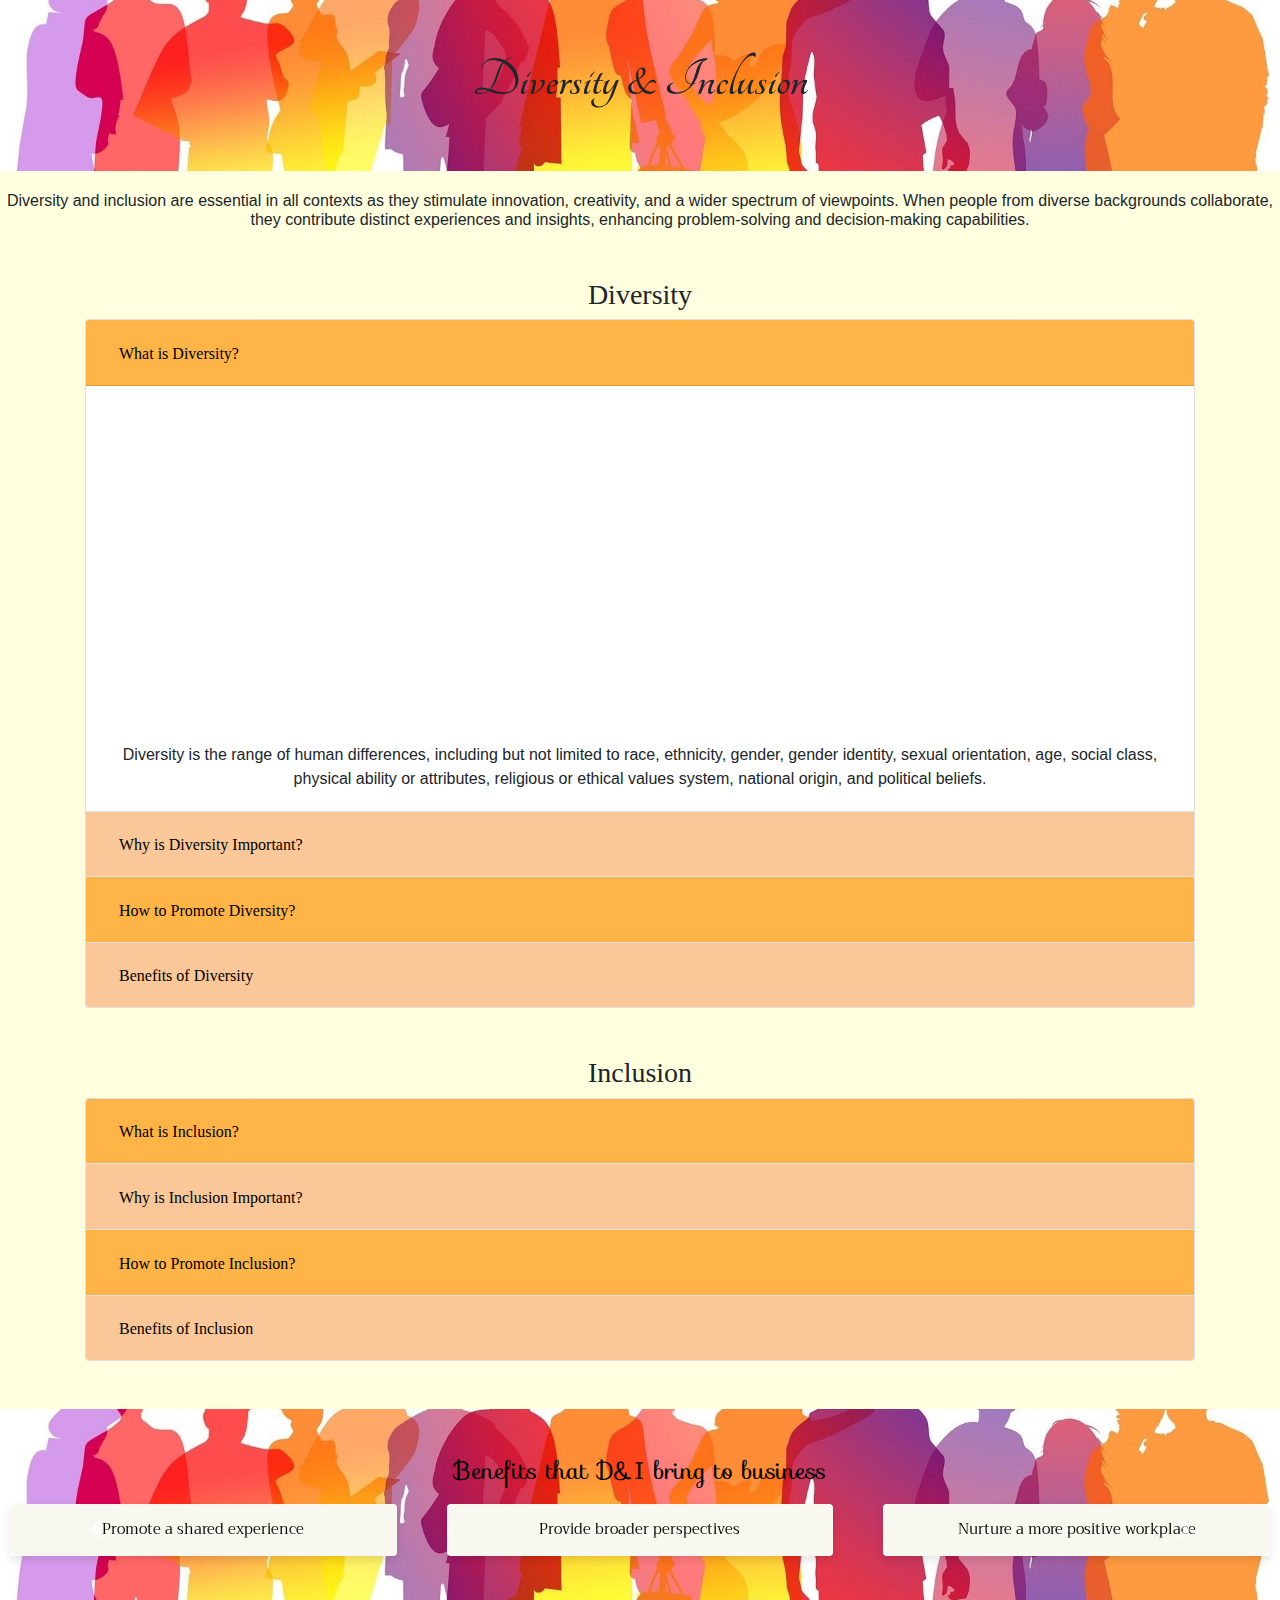
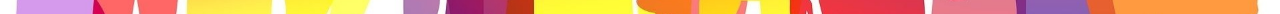
==== index.html @ 1a1956e0 "Add video to diversity section" ====
<!DOCTYPE html>
<html lang="en">
<head>
    <meta charset="UTF-8">
    <meta name="viewport" content="width=device-width, initial-scale=1.0">
    <title>Document</title>
    <!-- Bootstrap CSS -->
    <link href="https://stackpath.bootstrapcdn.com/bootstrap/4.5.2/css/bootstrap.min.css" rel="stylesheet">
    <!--Favicon-->
    <link rel="apple-touch-icon" sizes="180x180" href="assets/favicon/apple-touch-icon.png">
<link rel="icon" type="image/png" sizes="32x32" href="assets/favicon/favicon-32x32.png">
<link rel="icon" type="image/png" sizes="16x16" href="assets/favicon/favicon-16x16.png">
<link rel="manifest" href="/site.webmanifest">
    
    <!-- Custom CSS -->
     <link rel="stylesheet" href="assets/css/styles.css">
     <link href="https://fonts.googleapis.com/css2?family=Tangerine:wght@700&display=swap" rel="stylesheet">
     <link href="https://fonts.googleapis.com/css2?family=Trirong:wght@400&display=swap" rel="stylesheet">
     <link href="https://fonts.googleapis.com/css2?family=Sofia&display=swap" rel="stylesheet">
     <style>
        .header-bg {
            background-image: url('assets/images/headerim.jpg');
            background-size: cover;
            background-position: center;
        }
        .footer-bg {
            background-image: url('assets/images/headerim.jpg');
            background-size: cover;
            background-position: center;
        }
     </style>
</head>
<body>
<!--Navigation-->
    <nav class="navbar navbar-expand-lg" style="background-color: #ffffde;">
        <a class="navbar-brand" href="#">Diversity & Inclusion</a>
        <button class="navbar-toggler" type="button" data-toggle="collapse" data-target="#navbarNav" aria-controls="navbarNav" aria-expanded="false" aria-label="Toggle navigation">
            <span class="navbar-toggler-icon"></span>
        </button>
        <div class="collapse navbar-collapse" id="navbarNav">
            <ul class="navbar-nav ml-auto">
                <li class="nav-item">
                    <a class="nav-link" href="#diversity" data-toggle="collapse" data-target="#navbarNav" onclick="document.getElementById('diversity').scrollIntoView()">Diversity</a>
                </li>
                <li class="nav-item">
                    <a class="nav-link" href="#inclusion" data-toggle="collapse" data-target="#navbarNav" onclick="document.getElementById('inclusion').scrollIntoView()">Inclusion</a>
                </li>
            </ul>
        </div>
    </nav>
    <header class="header-bg text text-center py-5">
        <div class="container">
            <h1 class="font-weight-bold header-font">Diversity & Inclusion</h1>
        </div>
    </header>
    <h6 class="text-center">Diversity and inclusion are essential in all contexts as they stimulate innovation, creativity, and a wider spectrum of viewpoints. When people from diverse backgrounds collaborate, they contribute distinct experiences and insights, enhancing problem-solving and decision-making capabilities.</h6>
    <!--Diversity section-->
    <section id="diversity" class="container my-5">
        <h3 class="text-center">Diversity</h3>
        <div class="accordion" id="diversityAccordion">
            <div class="card">
                <div class="card-header" id="headingOne">
                    <h2 class="mb-0">
                        <button class="btn btn-link" type="button" data-toggle="collapse" data-target="#collapseOne" aria-expanded="true" aria-controls="collapseOne">
                            What is Diversity?
                        </button>
                    </h2>
                </div>
                <div id="collapseOne" class="collapse show" aria-labelledby="headingOne" data-parent="#diversityAccordion">
                    <div class="card-body text-center">
                        <iframe width="560" height="315" src="https://www.youtube.com/embed/HT9dtDSRDFA?si=T2rugpNCyigphdpv" title="YouTube video player" frameborder="0" allow="accelerometer; autoplay; clipboard-write; encrypted-media; gyroscope; picture-in-picture; web-share" referrerpolicy="strict-origin-when-cross-origin" allowfullscreen></iframe>
                        <div class="mt-3">
                            Diversity is the range of human differences, including but not limited to race, ethnicity, gender, gender identity, sexual orientation, age, social class, physical ability or attributes, religious or ethical values system, national origin, and political beliefs.
                        </div>
                    </div>
                </div>
            </div>
            <div class="card">
                <div class="card-header" id="headingTwo">
                    <h2 class="mb-0">
                        <button class="btn btn-link collapsed" type="button" data-toggle="collapse" data-target="#collapseTwo" aria-expanded="false" aria-controls="collapseTwo">
                            Why is Diversity Important?
                        </button>
                    </h2>
                </div>
                <div id="collapseTwo" class="collapse" aria-labelledby="headingTwo" data-parent="#diversityAccordion">
                    <div class="card-body">
                        Diversity is important because it brings together a variety of perspectives, experiences, and backgrounds. This can lead to increased creativity, innovation, and problem-solving abilities. Additionally, diversity can promote social justice and equity, fostering a more inclusive and accepting society.
                    
                    </div>
                </div>
            </div>
            <div class="card">
                <div class="card-header" id="headingThree">
                    <h2 class="mb-0">
                        <button class="btn btn-link collapsed" type="button" data-toggle="collapse" data-target="#collapseThree" aria-expanded="false" aria-controls="collapseThree">
                            How to Promote Diversity?
                        </button>
                    </h2>
                </div>
                <div id="collapseThree" class="collapse" aria-labelledby="headingThree" data-parent="#diversityAccordion">
                    <div class="card-body">
                        Promoting diversity involves creating an environment where everyone feels valued, respected, and included, regardless of their background. This can be achieved through various strategies, such as:
                        <ul>
                            <li>Recruiting and hiring diverse talent:
                                Actively seeking out individuals from different backgrounds and ensuring fair and unbiased hiring practices.</li>
                            <li>Fostering an inclusive workplace culture: Promoting open communication, respect, and empathy among employees.</li>
                            <li>Providing diversity and inclusion training: Educating employees on unconscious bias, cultural sensitivity, and inclusive behaviors.</li>
                            <li>Supporting employee resource groups: Creating spaces for employees from different backgrounds to connect and support each other.</li>
                            <li>FCelebrating diversity: Recognizing and celebrating different cultures, traditions, and perspectives..</li>
                        </ul>
                        By implementing these strategies, organizations can create a more diverse and inclusive environment that benefits everyone.
                    </div>
                </div>
            </div>
            <div class="card">
                <div class="card-header" id="headingFour">
                    <h2 class="mb-0">
                        <button class="btn btn-link collapsed" type="button" data-toggle="collapse" data-target="#collapseFour" aria-expanded="false" aria-controls="collapseFour">
                            Benefits of Diversity
                        </button>
                    </h2>
                </div>
                <div id="collapseFour" class="collapse" aria-labelledby="headingFour" data-parent="#diversityAccordion">
                    <div class="card-body">
                        Diversity offers numerous benefits across various aspects of society. Here are some key advantages:
                        <ul>
                            <li>Improved Decision-Making.</li>
                            <li>Increased Creativity and Innovation.</li>
                            <li>Enhanced Problem-Solving.</li>
                            <li>Better Understanding of Customers and Markets.</li>
                            <li>Increased Employee Engagement and Satisfaction.</li>
                            <li>Stronger Reputation and Brand Image.</li>
                            <li>Social Justice and Equity.</li>
                        </ul>
                    </div>
                </div>
            </div>
        </div>
    </section>
    <!--Inclusion section-->
    <section id="inclusion" class="container my-5">
        <h3 class="text-center">Inclusion</h3>
        <div class="accordion" id="inclusionAccordion">
            <div class="card">
                <div class="card-header" id="headingFive">
                    <h2 class="mb-0">
                        <button class="btn btn-link collapsed" type="button" data-toggle="collapse" data-target="#collapseFive" aria-expanded="false" aria-controls="collapseFive">
                            What is Inclusion?
                        </button>
                    </h2>
                </div>
                <div id="collapseFive" class="collapse" aria-labelledby="headingFive" data-parent="#inclusionAccordion">
                    <div class="card-body">
                        Inclusion is the practice of ensuring that people feel a sense of belonging and support from the organization. It involves creating an environment where everyone feels valued and respected.
                    </div>
                </div>
            </div>
            <div class="card">
                <div class="card-header" id="headingSix">
                    <h2 class="mb-0">
                        <button class="btn btn-link collapsed" type="button" data-toggle="collapse" data-target="#collapseSix" aria-expanded="false" aria-controls="collapseSix">
                            Why is Inclusion Important?
                        </button>
                    </h2>
                </div>
                <div id="collapseSix" class="collapse" aria-labelledby="headingSix" data-parent="#inclusionAccordion">
                    <div class="card-body">
                        Inclusion is important because it fosters a sense of belonging and support, which can lead to increased engagement, productivity, and overall well-being. It also helps to create a more equitable and just environment.
                    </div>
                </div>
            </div>
            <div class="card">
                <div class="card-header" id="headingSeven">
                    <h2 class="mb-0">
                        <button class="btn btn-link collapsed" type="button" data-toggle="collapse" data-target="#collapseSeven" aria-expanded="false" aria-controls="collapseSeven">
                            How to Promote Inclusion?
                        </button>
                    </h2>
                </div>
                <div id="collapseSeven" class="collapse" aria-labelledby="headingSeven" data-parent="#inclusionAccordion">
                    <div class="card-body">
                        Promoting inclusion involves creating policies and practices that ensure everyone feels valued and respected. This can include inclusion training, mentorship programs, and actively fostering an inclusive culture.
                    </div>
                </div>
            </div>
            <div class="card">
                <div class="card-header" id="headingEight">
                    <h2 class="mb-0">
                        <button class="btn btn-link collapsed" type="button" data-toggle="collapse" data-target="#collapseEight" aria-expanded="false" aria-controls="collapseEight">
                            Benefits of Inclusion
                        </button>
                    </h2>
                </div>
                <div id="collapseEight" class="collapse" aria-labelledby="headingEight" data-parent="#inclusionAccordion">
                    <div class="card-body">
                        The benefits of inclusion include increased engagement, better decision-making, and a more equitable and just environment. Inclusive teams are more likely to be engaged and productive, and they are better able to understand and serve diverse customer bases.
                    </div>
                </div>
            </div>
        </div>
    </section>
    <!-- Footer Carousel -->
    <footer class="footer-bg text-white py-5">
        <h4 class="text-center">Benefits that D&I bring to business</h4>
        <div id="teamCarousel" class="carousel slide" data-ride="carousel">
            <div class="carousel-inner">
                <!-- First slide -->
                <div class="carousel-item active">
                    <div class="row">
                        <div class="col-12 col-md-4">
                            <div class="card">
                                <div class="card-body text-black">
                                    <p class="card-text">Promote a shared experience</p>
                                </div>
                            </div>
                        </div>
                        <div class="col-12 col-md-4">
                            <div class="card">
                                <div class="card-body text-black">
                                    <p class="card-text">Provide broader perspectives</p>
                                </div>
                            </div>
                        </div>
                        <div class="col-12 col-md-4">
                            <div class="card">
                                <div class="card-body text-black">
                                    <p class="card-text">Nurture a more positive workplace</p>
                                </div>
                            </div>
                        </div>
                    </div>
                </div>
                <!-- Second slide -->
                <div class="carousel-item">
                    <div class="row">
                        <div class="col-12 col-md-4">
                            <div class="card">
                                <div class="card-body text-black">
                                    <p class="card-text">Understand customers better</p>
                                </div>
                            </div>
                        </div>
                        <div class="col-12 col-md-4">
                            <div class="card">
                                <div class="card-body text-black">
                                    <p class="card-text">Add integrity to the team</p>
                                </div>
                            </div>
                        </div>
                        <div class="col-12 col-md-4">
                            <div class="card">
                                <div class="card-body text-black">
                                    <p class="card-text">Put actions behind words</p>
                                </div>
                            </div>
                        </div>
                    </div>
                </div>
                <!-- Third slide -->
                <div class="carousel-item">
                    <div class="row">
                        <div class="col-12 col-md-4">
                            <div class="card">
                                <div class="card-body text-black">
                                    <p class="card-text">Give opportunities to all</p>
                                </div>
                            </div>
                        </div>
                        <div class="col-12 col-md-4">
                            <div class="card">
                                <div class="card-body text-black">
                                    <p class="card-text">Mirror the Market</p>
                                </div>
                            </div>
                        </div>
                        <div class="col-12 col-md-4">
                            <div class="card">
                                <div class="card-body text-black">
                                    <p class="card-text">Generate fresh insights</p>
                                </div>
                            </div>
                        </div>
                    </div>
                </div>
                <!-- Fourth slide -->
                <div class="carousel-item">
                    <div class="row">
                        <div class="col-12 col-md-4">
                            <div class="card">
                                <div class="card-body text-black">
                                    <p class="card-text">Experience Better Retention</p>
                                </div>
                            </div>
                        </div>
                        <div class="col-12 col-md-4">
                            <div class="card">
                                <div class="card-body text-black">
                                    <p class="card-text">Gain global appeal</p>
                                </div>
                            </div>
                        </div>
                        <div class="col-12 col-md-4">
                            <div class="card">
                                <div class="card-body text-black">
                                    <p class="card-text">Encourage innovation</p>
                                </div>
                            </div>
                        </div>
                    </div>
                </div>
            </div>
            <a class="carousel-control-prev" href="#teamCarousel" role="button" data-slide="prev">
                <span class="carousel-control-prev-icon" aria-hidden="true"></span>
                <span class="sr-only">Previous</span>
            </a>
            <a class="carousel-control-next" href="#teamCarousel" role="button" data-slide="next">
                <span class="carousel-control-next-icon" aria-hidden="true"></span>
                <span class="sr-only">Next</span>
            </a>
        </div>
    </footer>
    <!-- Bootstrap JS, Popper.js, and jQuery -->
    <script src="https://code.jquery.com/jquery-3.5.1.slim.min.js"></script>
    <script src="https://cdn.jsdelivr.net/npm/@popperjs/core@2.9.2/dist/umd/popper.min.js"></script>
    <script src="https://stackpath.bootstrapcdn.com/bootstrap/4.5.2/js/bootstrap.min.js"></script>
    <script src="assets/js/scripts.js"></script>
</body>
</html>
---- assets/css/styles.css ----
/*Naviagtion*/
.navbar-nav .nav-link {
    color: black !important;
    background-color: lightyellow;
}
a.navbar-brand {
    color: black !important;
    font-family: 'Tangerine', cursive;
    font-size: 2rem;
    text-align: center;
}
button.navbar-toggler {
    background-color: transparent !important;
}
.navbar-toggler-icon {
    background-image: url("data:image/svg+xml;charset=utf8,%3Csvg viewBox='0 0 30 30' xmlns='http://www.w3.org/2000/svg'%3E%3Cpath stroke='rgba%280, 0, 0, 1%29' stroke-width='2' stroke-linecap='round' stroke-miterlimit='10' d='M4 7h22M4 15h22M4 23h22'/%3E%3C/svg%3E") !important;
    
}
 
/*General styles*/
.paragraph-font {
    font-family: 'Arial', sans-serif; /* Ensure consistent font for paragraphs */
    font-size: 1rem; /* Ensure consistent font size for paragraphs */
}
.header-font {
    font-family: 'Tangerine', cursive;
    font-size: 4rem; /* Increase font size */
}

body {
    background-color: #ffffe0; /* Change background color to light yellow */
}

h6 {
    margin-top: 20px; /* Add margin to lower it from the header */
}

/* Section Buttons */
.btn-link {
    color: black !important; /* Change button color to black */
    font-family: Georgia, 'Times New Roman', Times, serif;
}

h3 {
    font-family: Georgia, 'Times New Roman', Times, serif;
}

#headingOne,
#headingThree,
#headingFive,
#headingSeven {
    background-color: #FFB448; 
}
#headingTwo,
#headingFour,
#headingSix,
#headingEight {
    background-color: #FAC898; 
}

/* Footer Carousel */
.footer-bg h4 {
    font-family: 'Sofia', cursive; /* Change font to Sofia */
    color:black
}

.footer-bg .card {
    margin: 10px; /* Add margin for better spacing */
    border: none; /* Remove border */
    box-shadow: 0 4px 8px rgba(0, 0, 0, 0.1); /* Add subtle shadow */
}

.footer-bg .card-body {
    color: black;
    text-align: center;
    background-color: rgb(248, 248, 240);
    padding: 15px; /* Adjust padding */
    font-size: 0.9rem; /* Decrease font size */
    border-radius: 8px; /* Add border radius */
    font-family: 'Trirong', serif; /* Change font to Trirong */
}

/*Media Queries*/

/*Small screens and up*/
@media screen and (max-width: 576px) {
    .header-font {
        font-size: 3rem; /* Decrease font size */
    }
    .paragraph-font {
        font-size: 0.8rem; /* Decrease font size */
    }
    .footer-bg .card-body {
        font-size: 0.7rem; /* Decrease font size */
        padding: 10px; /* Adjust padding */
    }
    .header-bg h1 {
        display: none; /* Hide h1 in header */
    }
    .navbar-brand {
        font-size: 1.5rem; /* Adjust font size for small screens */
    }
    .navbar-toggler {
        margin-left: 10px; /* Move hamburger next to navbar-brand */
    }
}

/*Medium screens and up*/
@media screen and (max-width: 768px) {
    .header-font {
        font-size: 4rem; /* Ensure consistent font size */
    }
    .paragraph-font {
        font-size: 1rem; /* Ensure consistent font size */
    }
    .footer-bg .card-body {
        font-size: 0.8rem; /* Decrease font size */
        padding: 12px; /* Adjust padding */
    }
    .header-bg h1 {
        display: none; /* Hide h1 in header */
    }
    .navbar-brand {
        font-size: 2rem; /* Adjust font size for medium screens */
    }
    .navbar-toggler {
        margin-left: 10px; /* Move hamburger next to navbar-brand */
    }
} 

@media screen and (max-width: 991px) {
    .header-font {
        font-size: 4rem; /* Ensure consistent font size */
    
    }
    .paragraph-font {
        font-size: 1rem; /* Ensure consistent font size */
    }
    .footer-bg .card-body {
        font-size: 0.8rem; /* Decrease font size */
        padding: 12px; /* Adjust padding */
    }
    
    .navbar-brand {
        font-size: 3rem; /* Adjust font size for large screens */

    }
    .navbar-toggler {
        margin-left: 10px; /* Move hamburger next to navbar-brand */
    }
    .header-bg h1 {
        display: none; /* Hide h1 in header */
    }
}

/*Large screens and up*/
@media screen and (min-width: 992px) {
    .header-font {
        font-size: 5rem; /* Increase font size */
    }
    .paragraph-font {
        font-size: 1.2rem; /* Increase font size */
    }
    .navbar {
        height: 80px; /* Set navbar height */
    }
    .footer-bg .card-body {
        font-size: 0.9rem; /* Decrease font size */
        padding: 15px; /* Adjust padding */
    }
    .navbar-brand {
        font-size: 2.5rem; /* Adjust font size for extra large screens */
    }
    /* Hide navbar on large screens */
    .navbar {
        display: none;
    }
}

/*Extra large screens and up*/
@media screen and (min-width: 1200px) {
    .header-font {
        font-size: 3.5rem; /* Decrease font size */
    }
    .paragraph-font {
        font-size: 1.2rem; /* Decrease font size */
    }
    .row {
        display: flex;
        flex-wrap: nowrap; /* Prevent wrapping */
    }
    .col-12 {
        flex: 0 0 33.33%; /* Show 3 cards per row */
        max-width: 33.33%;
    }
    .footer-bg .card-body {
        font-size: 0.9rem; /* Decrease font size */
        padding: 15px; /* Adjust padding */
    }
    .navbar-brand {
        font-size: 2.5rem; /* Adjust font size for extra large screens */
    }
}

/*xxl device (large desktops, 1400px and up*/
@media screen and (min-width: 1400px) {
    .header-font {
        font-size: 4rem; /* Decrease font size */
    }
    .paragraph-font {
        font-size: 1.5rem; /* Decrease font size */
    }
    .footer-bg .card-body {
        font-size: 1rem; /* Decrease font size */
        padding: 18px; /* Adjust padding */
    }
    .navbar-brand {
        font-size: 3rem; /* Adjust font size for xxl screens */
    }
}
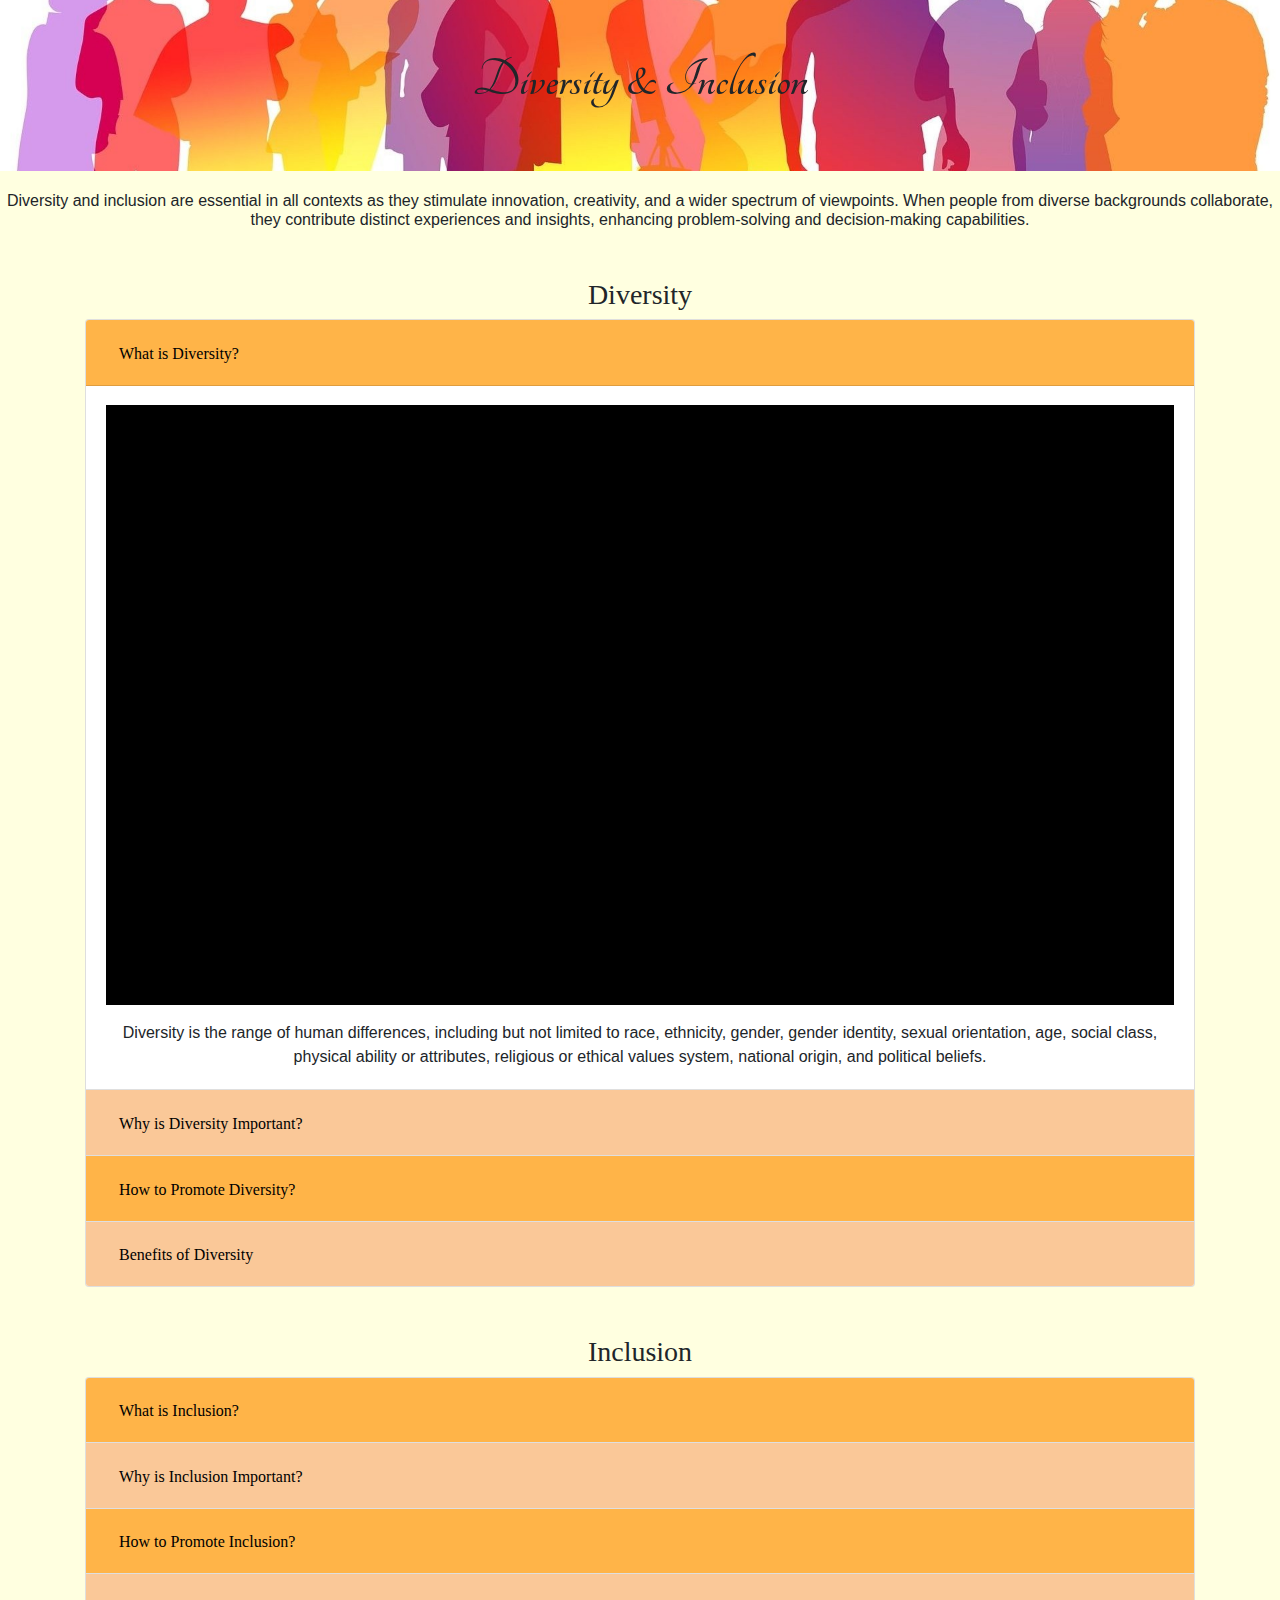
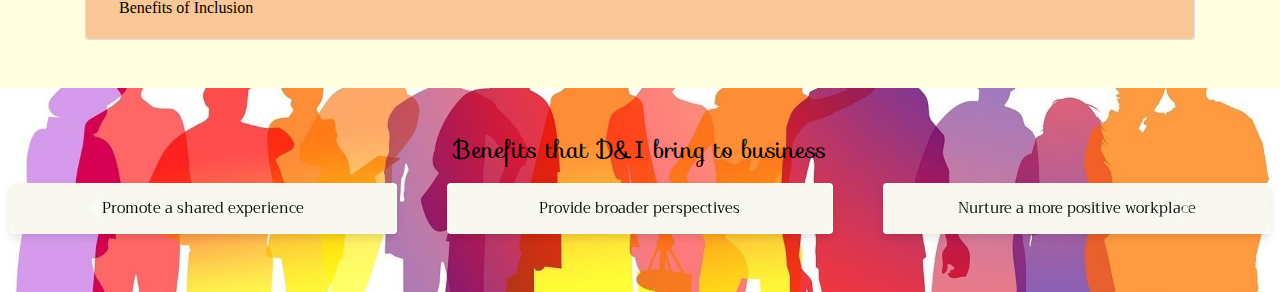
==== commit eee2fa80: "Update facade for embedding video" ====
--- a/index.html
+++ b/index.html
@@ -19,12 +19,12 @@
      <link href="https://fonts.googleapis.com/css2?family=Sofia&display=swap" rel="stylesheet">
      <style>
         .header-bg {
-            background-image: url('assets/images/headerim.jpg');
+            background-image: url('assets/images/headerim.webp');
             background-size: cover;
             background-position: center;
         }
         .footer-bg {
-            background-image: url('assets/images/headerim.jpg');
+            background-image: url('assets/images/headerim.webp');
             background-size: cover;
             background-position: center;
         }
@@ -68,7 +68,9 @@
                 </div>
                 <div id="collapseOne" class="collapse show" aria-labelledby="headingOne" data-parent="#diversityAccordion">
                     <div class="card-body text-center">
-                        <iframe width="560" height="315" src="https://www.youtube.com/embed/HT9dtDSRDFA?si=T2rugpNCyigphdpv" title="YouTube video player" frameborder="0" allow="accelerometer; autoplay; clipboard-write; encrypted-media; gyroscope; picture-in-picture; web-share" referrerpolicy="strict-origin-when-cross-origin" allowfullscreen></iframe>
+                        <div class="video-facade" style="position:relative; padding-bottom:56.25%; height:0; overflow:hidden; max-width:100%; background:#000;">
+                            <iframe src="https://www.youtube.com/embed/HT9dtDSRDFA?si=T2rugpNCyigphdpv" title="YouTube video player" frameborder="0" allow="accelerometer; autoplay; clipboard-write; encrypted-media; gyroscope; picture-in-picture; web-share" referrerpolicy="strict-origin-when-cross-origin" allowfullscreen style="position:absolute; top:0; left:0; width:100%; height:100%;"></iframe>
+                        </div>
                         <div class="mt-3">
                             Diversity is the range of human differences, including but not limited to race, ethnicity, gender, gender identity, sexual orientation, age, social class, physical ability or attributes, religious or ethical values system, national origin, and political beliefs.
                         </div>
@@ -166,7 +168,7 @@
                 </div>
                 <div id="collapseSix" class="collapse" aria-labelledby="headingSix" data-parent="#inclusionAccordion">
                     <div class="card-body">
-                        Inclusion is important because it fosters a sense of belonging and support, which can lead to increased engagement, productivity, and overall well-being. It also helps to create a more equitable and just environment.
+                        Inclusion is vital because it fosters a sense of belonging and ensures that everyone has an equal opportunity to participate and succeed. When people feel included, they are more likely to be engaged, productive, and innovative. 1  Additionally, inclusive environments promote social justice and equity, creating a more harmonious and equitable society for all. 
                     </div>
                 </div>
             </div>
@@ -180,7 +182,17 @@
                 </div>
                 <div id="collapseSeven" class="collapse" aria-labelledby="headingSeven" data-parent="#inclusionAccordion">
                     <div class="card-body">
-                        Promoting inclusion involves creating policies and practices that ensure everyone feels valued and respected. This can include inclusion training, mentorship programs, and actively fostering an inclusive culture.
+                        Promoting inclusion involves creating an environment where everyone feels valued, respected, and has an equal opportunity to participate and succeed. This can be achieved through various strategies, such as:
+                        <ul>
+                            <li>Fostering open communication and respect.</li>
+                            <li>Providing diversity and inclusion training.</li>
+                            <li>Supporting employee resource groups.</li>
+                            <li>Celebrating diversity.</li>
+                            <li>Ensuring accessibility.</li>
+                            <li>Promoting inclusive leadership.</li>
+                            <li>Gathering employee feedback.</li>
+                        </ul>
+                        By implementing these strategies, organizations can create a more inclusive environment that benefits everyone.
                     </div>
                 </div>
             </div>
@@ -194,7 +206,15 @@
                 </div>
                 <div id="collapseEight" class="collapse" aria-labelledby="headingEight" data-parent="#inclusionAccordion">
                     <div class="card-body">
-                        The benefits of inclusion include increased engagement, better decision-making, and a more equitable and just environment. Inclusive teams are more likely to be engaged and productive, and they are better able to understand and serve diverse customer bases.
+                        Inclusion offers numerous benefits across various aspects of society. Here are some key advantages:
+                        <ul>
+                            <li>Increased Employee Engagement and Satisfaction.</li>
+                            <li>Improved Decision-Making.</li>
+                            <li>Enhanced Problem-Solving.</li>
+                            <li>Stronger Reputation and Brand Image.</li>
+                            <li>Social Justice and Equity.</li>
+                        </ul>
+                        In summary, inclusion is not just a matter of fairness; it is a strategic advantage that can lead to significant benefits for individuals, organizations, and society as a whole.
                     </div>
                 </div>
             </div>
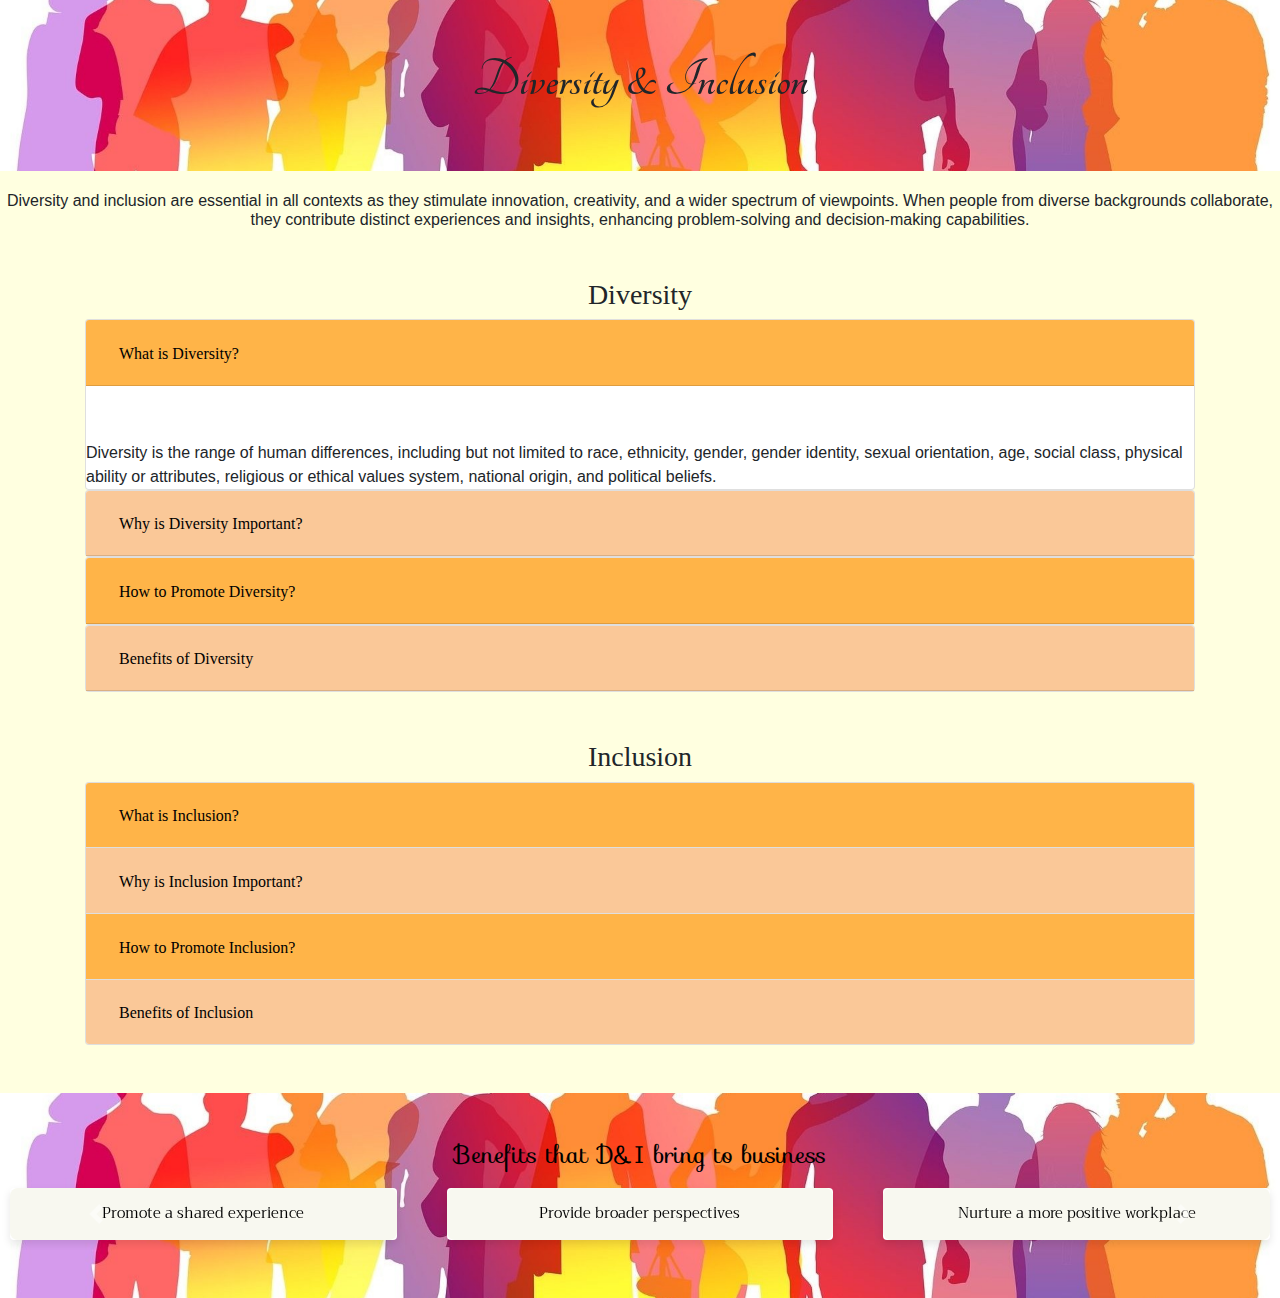
==== commit fb148b14: "Changes for video" ====
--- a/index.html
+++ b/index.html
@@ -68,7 +68,6 @@
                 </div>
                 <div id="collapseOne" class="collapse show" aria-labelledby="headingOne" data-parent="#diversityAccordion">
                     <div class="card-body text-center">
-                        <div class="video-facade" style="position:relative; padding-bottom:56.25%; height:0; overflow:hidden; max-width:100%; background:#000;">
                             <iframe src="https://www.youtube.com/embed/HT9dtDSRDFA?si=T2rugpNCyigphdpv" title="YouTube video player" frameborder="0" allow="accelerometer; autoplay; clipboard-write; encrypted-media; gyroscope; picture-in-picture; web-share" referrerpolicy="strict-origin-when-cross-origin" allowfullscreen style="position:absolute; top:0; left:0; width:100%; height:100%;"></iframe>
                         </div>
                         <div class="mt-3">
@@ -109,7 +108,7 @@
                             <li>Fostering an inclusive workplace culture: Promoting open communication, respect, and empathy among employees.</li>
                             <li>Providing diversity and inclusion training: Educating employees on unconscious bias, cultural sensitivity, and inclusive behaviors.</li>
                             <li>Supporting employee resource groups: Creating spaces for employees from different backgrounds to connect and support each other.</li>
-                            <li>FCelebrating diversity: Recognizing and celebrating different cultures, traditions, and perspectives..</li>
+                            <li>Celebrating diversity: Recognizing and celebrating different cultures, traditions, and perspectives..</li>
                         </ul>
                         By implementing these strategies, organizations can create a more diverse and inclusive environment that benefits everyone.
                     </div>
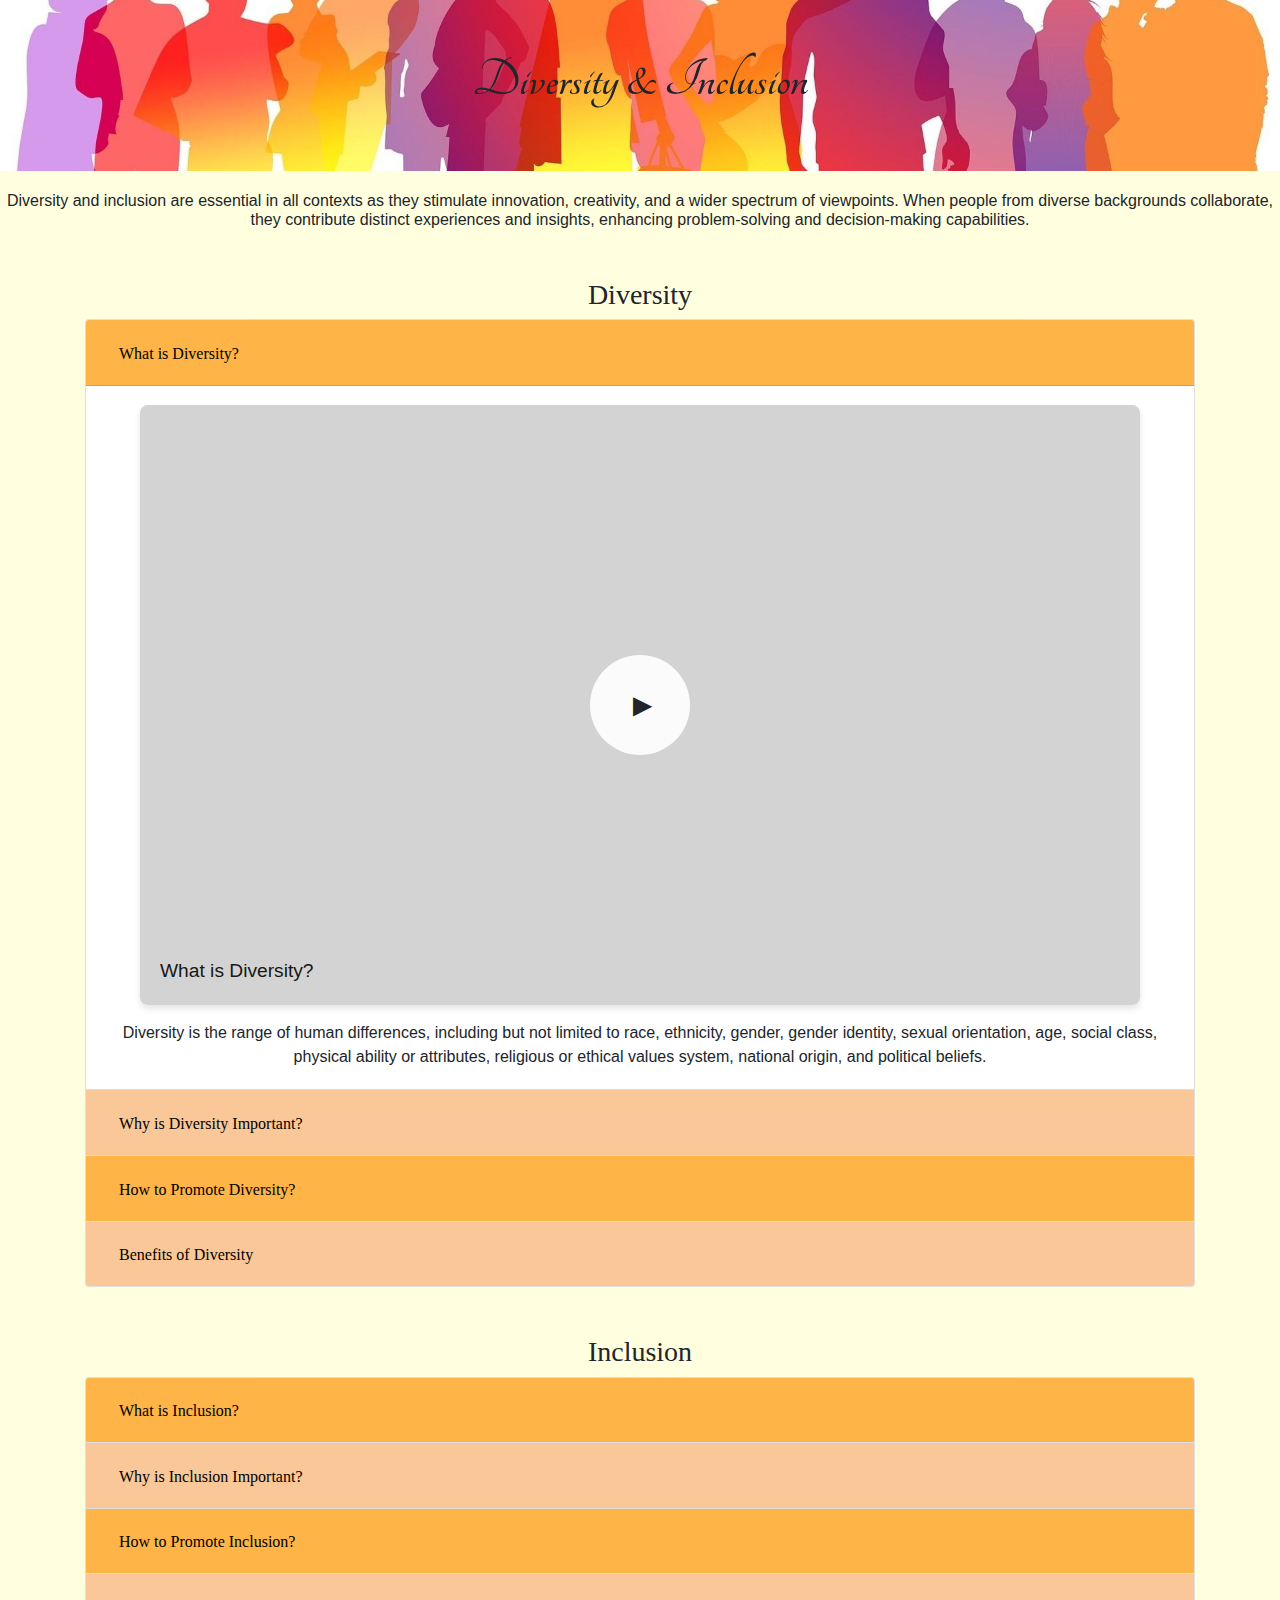
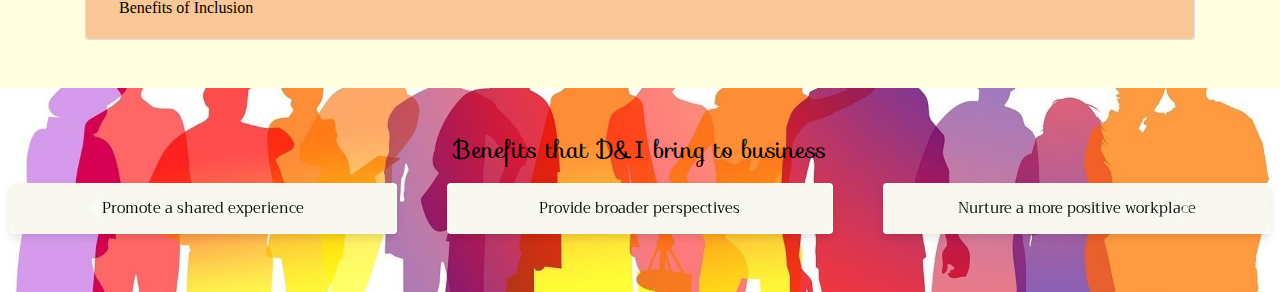
==== commit ab87123a: "Make video facade and style it" ====
--- a/index.html
+++ b/index.html
@@ -68,7 +68,13 @@
                 </div>
                 <div id="collapseOne" class="collapse show" aria-labelledby="headingOne" data-parent="#diversityAccordion">
                     <div class="card-body text-center">
-                            <iframe src="https://www.youtube.com/embed/HT9dtDSRDFA?si=T2rugpNCyigphdpv" title="YouTube video player" frameborder="0" allow="accelerometer; autoplay; clipboard-write; encrypted-media; gyroscope; picture-in-picture; web-share" referrerpolicy="strict-origin-when-cross-origin" allowfullscreen style="position:absolute; top:0; left:0; width:100%; height:100%;"></iframe>
+                        <div class="video-container">
+                            <div class="video-facade" onclick="loadVideo()">
+                                <div class="play-button">
+                                    <span class="play-icon">&#9658;</span>
+                                </div>
+                                <div class="video-title">What is Diversity?</div>
+                            </div>
                         </div>
                         <div class="mt-3">
                             Diversity is the range of human differences, including but not limited to race, ethnicity, gender, gender identity, sexual orientation, age, social class, physical ability or attributes, religious or ethical values system, national origin, and political beliefs.
--- a/assets/css/styles.css
+++ b/assets/css/styles.css
@@ -14,9 +14,93 @@
 }
 .navbar-toggler-icon {
     background-image: url("data:image/svg+xml;charset=utf8,%3Csvg viewBox='0 0 30 30' xmlns='http://www.w3.org/2000/svg'%3E%3Cpath stroke='rgba%280, 0, 0, 1%29' stroke-width='2' stroke-linecap='round' stroke-miterlimit='10' d='M4 7h22M4 15h22M4 23h22'/%3E%3C/svg%3E") !important;
-    
-}
- 
+}
+/* Video Section */
+.video-section {
+    padding: 4rem 2rem;
+    background: var(--light-bg);
+}
+
+.video-container {
+    max-width: 1000px;
+    margin: 0 auto;
+    position: relative;
+    padding-bottom: 56.25%; /* 16:9 Aspect Ratio */
+    height: 0;
+    overflow: hidden;
+    border-radius: 8px;
+    box-shadow: 0 4px 6px rgba(0, 0, 0, 0.1);
+}
+
+.video-container iframe {
+    position: absolute;
+    top: 0;
+    left: 0;
+    width: 100%;
+    height: 100%;
+    border: none;
+}
+
+body.dark-theme .video-section {
+    background: var(--dark-bg);
+}
+
+
+.video-facade {
+    position: absolute;
+    top: 0;
+    left: 0;
+    width: 100%;
+    height: 100%;
+    background: lightgrey; /* Change background color to light grey */
+    display: flex;
+    align-items: center;
+    justify-content: center;
+    cursor: pointer;
+}
+
+.play-button {
+    width: 100px;
+    height: 100px;
+    background: rgba(255, 255, 255, 0.9);
+    border-radius: 50%;
+    display: flex;
+    align-items: center;
+    justify-content: center;
+    transition: transform 0.3s ease;
+}
+
+.play-icon {
+    font-size: 2rem;
+    color: var(--primary-color);
+    margin-left: 5px;
+}
+
+.video-title {
+    position: absolute;
+    bottom: 20px;
+    left: 20px;
+    color: rgb(24, 23, 23);
+    font-size: 1.2rem;
+}
+
+.video-facade:hover .play-button {
+    transform: scale(1.1);
+}
+
+.video-facade:focus-visible {
+    outline: 3px solid var(--secondary-color);
+    outline-offset: 2px;
+}
+
+/* ...existing code... */
+
+@media (max-width: 768px) {
+    .video-section {
+        padding: 2rem 1rem;
+    }
+}
+
 /*General styles*/
 .paragraph-font {
     font-family: 'Arial', sans-serif; /* Ensure consistent font for paragraphs */
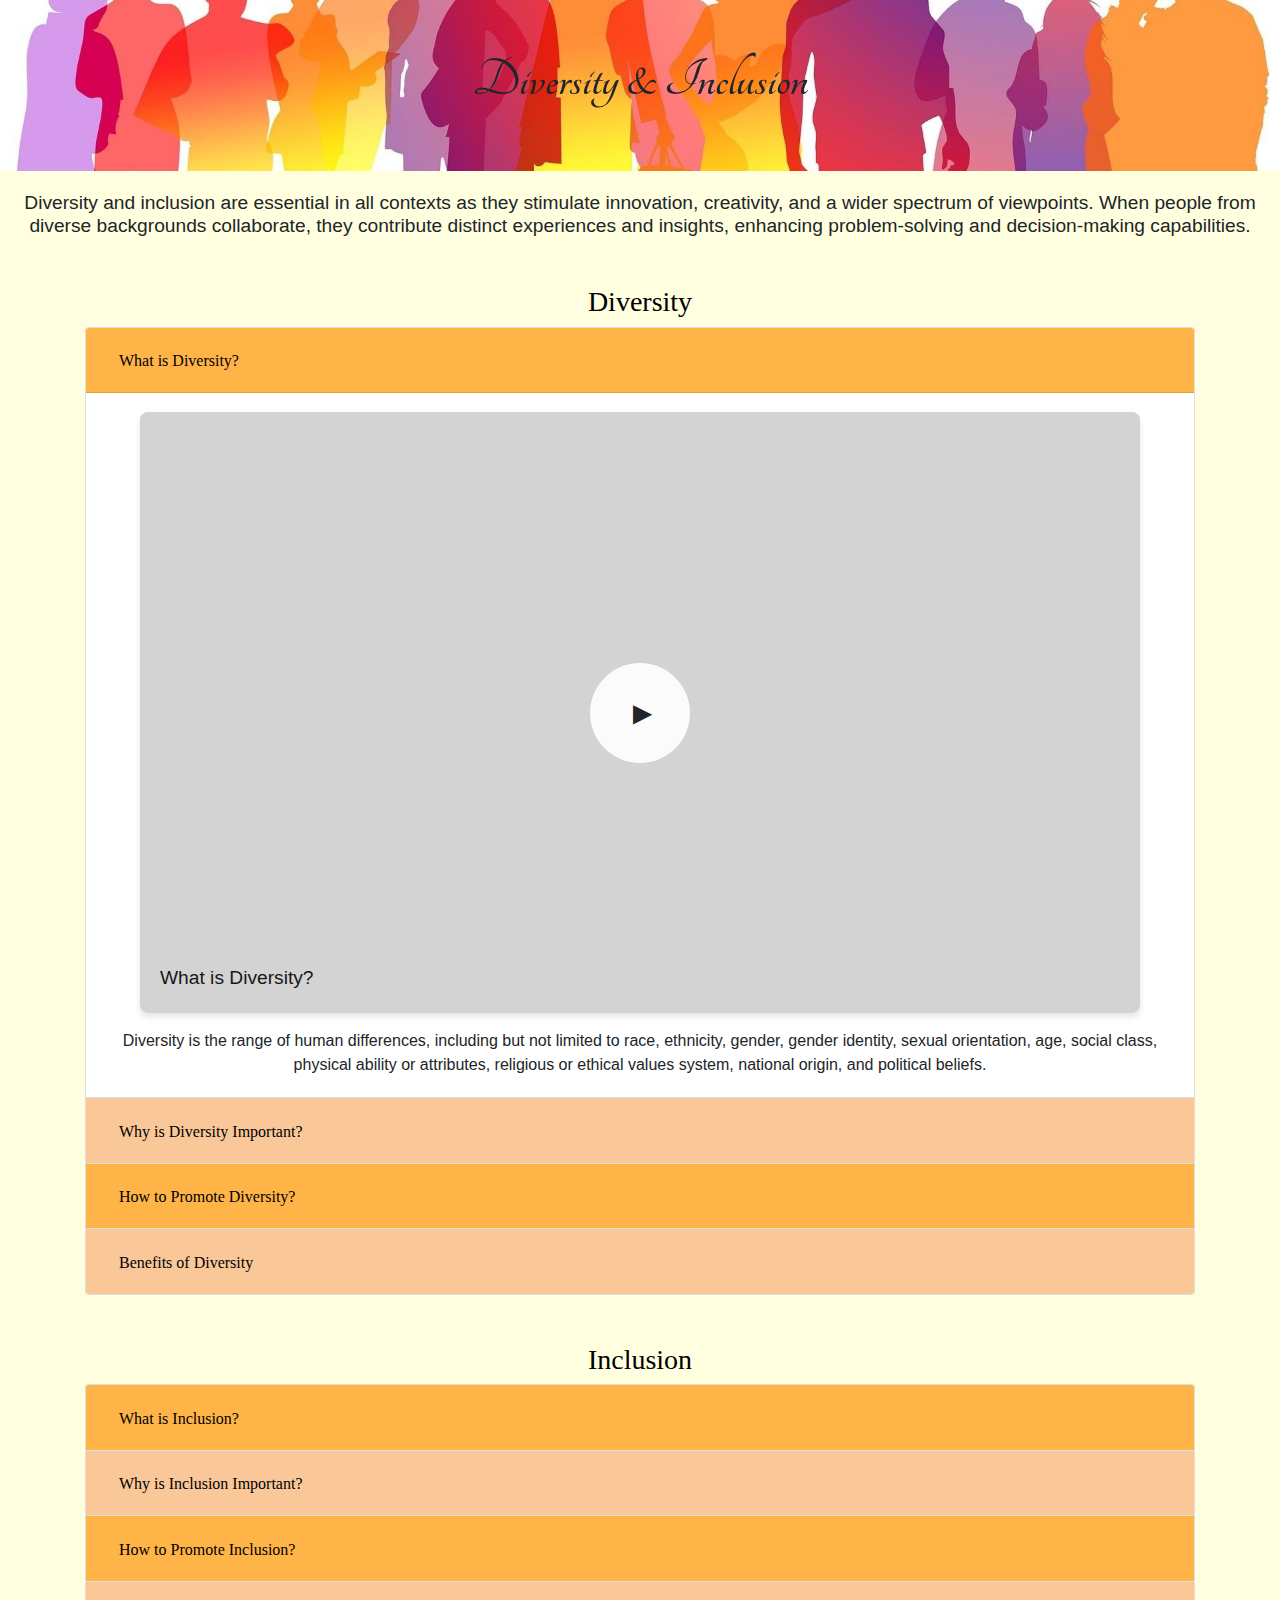
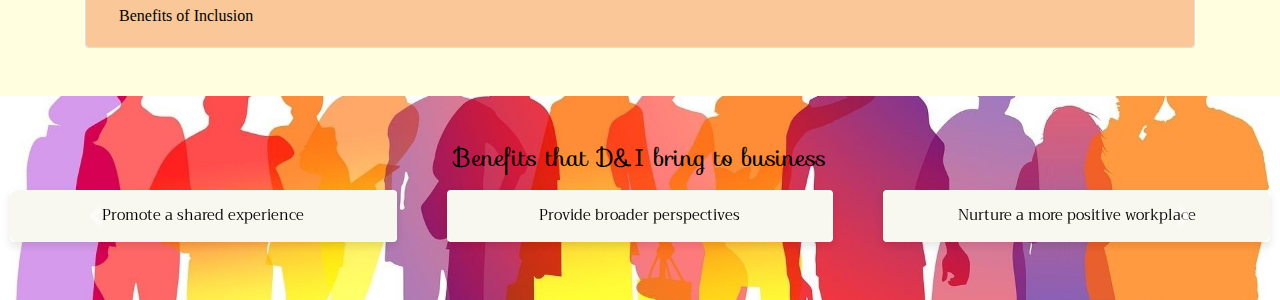
==== commit c3afa8d2: "Add meta description" ====
--- a/index.html
+++ b/index.html
@@ -3,7 +3,8 @@
 <head>
     <meta charset="UTF-8">
     <meta name="viewport" content="width=device-width, initial-scale=1.0">
-    <title>Document</title>
+    <title>Diversity & Inclusion</title>
+    <meta name="description" content="Learn about the importance of diversity and inclusion, and how to promote them in various contexts.">
     <!-- Bootstrap CSS -->
     <link href="https://stackpath.bootstrapcdn.com/bootstrap/4.5.2/css/bootstrap.min.css" rel="stylesheet">
     <!--Favicon-->
--- a/assets/css/styles.css
+++ b/assets/css/styles.css
@@ -15,12 +15,45 @@
 .navbar-toggler-icon {
     background-image: url("data:image/svg+xml;charset=utf8,%3Csvg viewBox='0 0 30 30' xmlns='http://www.w3.org/2000/svg'%3E%3Cpath stroke='rgba%280, 0, 0, 1%29' stroke-width='2' stroke-linecap='round' stroke-miterlimit='10' d='M4 7h22M4 15h22M4 23h22'/%3E%3C/svg%3E") !important;
 }
+
+/* Above-the-fold content */
+.header-bg {
+    background-image: url('assets/images/headerim.webp');
+    background-size: cover;
+    background-position: center;
+}
+.header-font {
+    font-family: 'Tangerine', cursive;
+    font-size: 4rem; /* Increase font size */
+}
+body {
+    background-color: #ffffe0; /* Change background color to light yellow */
+}
+h6 {
+    margin-top: 20px; /* Add margin to lower it from the header */
+}
+h3 {
+    font-family: Georgia, 'Times New Roman', Times, serif;
+    color: black;
+}
+.btn-link {
+    color: black;
+    font-family: Georgia, 'Times New Roman', Times, serif;
+}
+
+#headingOne,
+#headingThree,
+#headingFive,
+#headingSeven {
+    background-color: #FFB448; 
+}
+#headingTwo,
+#headingFour,
+#headingSix,
+#headingEight {
+    background-color: #FAC898; 
+}
 /* Video Section */
-.video-section {
-    padding: 4rem 2rem;
-    background: var(--light-bg);
-}
-
 .video-container {
     max-width: 1000px;
     margin: 0 auto;
@@ -31,21 +64,6 @@
     border-radius: 8px;
     box-shadow: 0 4px 6px rgba(0, 0, 0, 0.1);
 }
-
-.video-container iframe {
-    position: absolute;
-    top: 0;
-    left: 0;
-    width: 100%;
-    height: 100%;
-    border: none;
-}
-
-body.dark-theme .video-section {
-    background: var(--dark-bg);
-}
-
-
 .video-facade {
     position: absolute;
     top: 0;
@@ -58,7 +76,6 @@
     justify-content: center;
     cursor: pointer;
 }
-
 .play-button {
     width: 100px;
     height: 100px;
@@ -69,13 +86,11 @@
     justify-content: center;
     transition: transform 0.3s ease;
 }
-
 .play-icon {
     font-size: 2rem;
     color: var(--primary-color);
     margin-left: 5px;
 }
-
 .video-title {
     position: absolute;
     bottom: 20px;
@@ -83,77 +98,29 @@
     color: rgb(24, 23, 23);
     font-size: 1.2rem;
 }
-
 .video-facade:hover .play-button {
     transform: scale(1.1);
 }
-
 .video-facade:focus-visible {
     outline: 3px solid var(--secondary-color);
     outline-offset: 2px;
 }
 
-/* ...existing code... */
-
-@media (max-width: 768px) {
-    .video-section {
-        padding: 2rem 1rem;
-    }
-}
-
-/*General styles*/
-.paragraph-font {
-    font-family: 'Arial', sans-serif; /* Ensure consistent font for paragraphs */
-    font-size: 1rem; /* Ensure consistent font size for paragraphs */
-}
-.header-font {
-    font-family: 'Tangerine', cursive;
-    font-size: 4rem; /* Increase font size */
-}
-
-body {
-    background-color: #ffffe0; /* Change background color to light yellow */
-}
-
-h6 {
-    margin-top: 20px; /* Add margin to lower it from the header */
-}
-
-/* Section Buttons */
-.btn-link {
-    color: black !important; /* Change button color to black */
-    font-family: Georgia, 'Times New Roman', Times, serif;
-}
-
-h3 {
-    font-family: Georgia, 'Times New Roman', Times, serif;
-}
-
-#headingOne,
-#headingThree,
-#headingFive,
-#headingSeven {
-    background-color: #FFB448; 
-}
-#headingTwo,
-#headingFour,
-#headingSix,
-#headingEight {
-    background-color: #FAC898; 
-}
-
 /* Footer Carousel */
+.footer-bg {
+    background-image: url('assets/images/headerim.webp');
+    background-size: cover;
+    background-position: center;
+}
 .footer-bg h4 {
     font-family: 'Sofia', cursive; /* Change font to Sofia */
-    color:black
-}
-
+    color: black;
+}
 .footer-bg .card {
     margin: 10px; /* Add margin for better spacing */
     border: none; /* Remove border */
     box-shadow: 0 4px 8px rgba(0, 0, 0, 0.1); /* Add subtle shadow */
 }
-
 .footer-bg .card-body {
     color: black;
     text-align: center;
@@ -164,14 +131,12 @@
     font-family: 'Trirong', serif; /* Change font to Trirong */
 }
 
-/*Media Queries*/
-
-/*Small screens and up*/
+/* Media Queries */
 @media screen and (max-width: 576px) {
     .header-font {
         font-size: 3rem; /* Decrease font size */
     }
-    .paragraph-font {
+    h6 {
         font-size: 0.8rem; /* Decrease font size */
     }
     .footer-bg .card-body {
@@ -188,13 +153,11 @@
         margin-left: 10px; /* Move hamburger next to navbar-brand */
     }
 }
-
-/*Medium screens and up*/
 @media screen and (max-width: 768px) {
     .header-font {
         font-size: 4rem; /* Ensure consistent font size */
     }
-    .paragraph-font {
+    h6 {
         font-size: 1rem; /* Ensure consistent font size */
     }
     .footer-bg .card-body {
@@ -210,24 +173,20 @@
     .navbar-toggler {
         margin-left: 10px; /* Move hamburger next to navbar-brand */
     }
-} 
-
+}
 @media screen and (max-width: 991px) {
     .header-font {
         font-size: 4rem; /* Ensure consistent font size */
-    
-    }
-    .paragraph-font {
+    }
+    h6 {
         font-size: 1rem; /* Ensure consistent font size */
     }
     .footer-bg .card-body {
         font-size: 0.8rem; /* Decrease font size */
         padding: 12px; /* Adjust padding */
     }
-    
     .navbar-brand {
         font-size: 3rem; /* Adjust font size for large screens */
-
     }
     .navbar-toggler {
         margin-left: 10px; /* Move hamburger next to navbar-brand */
@@ -236,13 +195,11 @@
         display: none; /* Hide h1 in header */
     }
 }
-
-/*Large screens and up*/
 @media screen and (min-width: 992px) {
     .header-font {
         font-size: 5rem; /* Increase font size */
     }
-    .paragraph-font {
+    h6 {
         font-size: 1.2rem; /* Increase font size */
     }
     .navbar {
@@ -255,18 +212,15 @@
     .navbar-brand {
         font-size: 2.5rem; /* Adjust font size for extra large screens */
     }
-    /* Hide navbar on large screens */
     .navbar {
-        display: none;
-    }
-}
-
-/*Extra large screens and up*/
+        display: none; /* Hide navbar on large screens */
+    }
+}
 @media screen and (min-width: 1200px) {
     .header-font {
         font-size: 3.5rem; /* Decrease font size */
     }
-    .paragraph-font {
+    h6 {
         font-size: 1.2rem; /* Decrease font size */
     }
     .row {
@@ -285,13 +239,11 @@
         font-size: 2.5rem; /* Adjust font size for extra large screens */
     }
 }
-
-/*xxl device (large desktops, 1400px and up*/
 @media screen and (min-width: 1400px) {
     .header-font {
         font-size: 4rem; /* Decrease font size */
     }
-    .paragraph-font {
+    h6 {
         font-size: 1.5rem; /* Decrease font size */
     }
     .footer-bg .card-body {
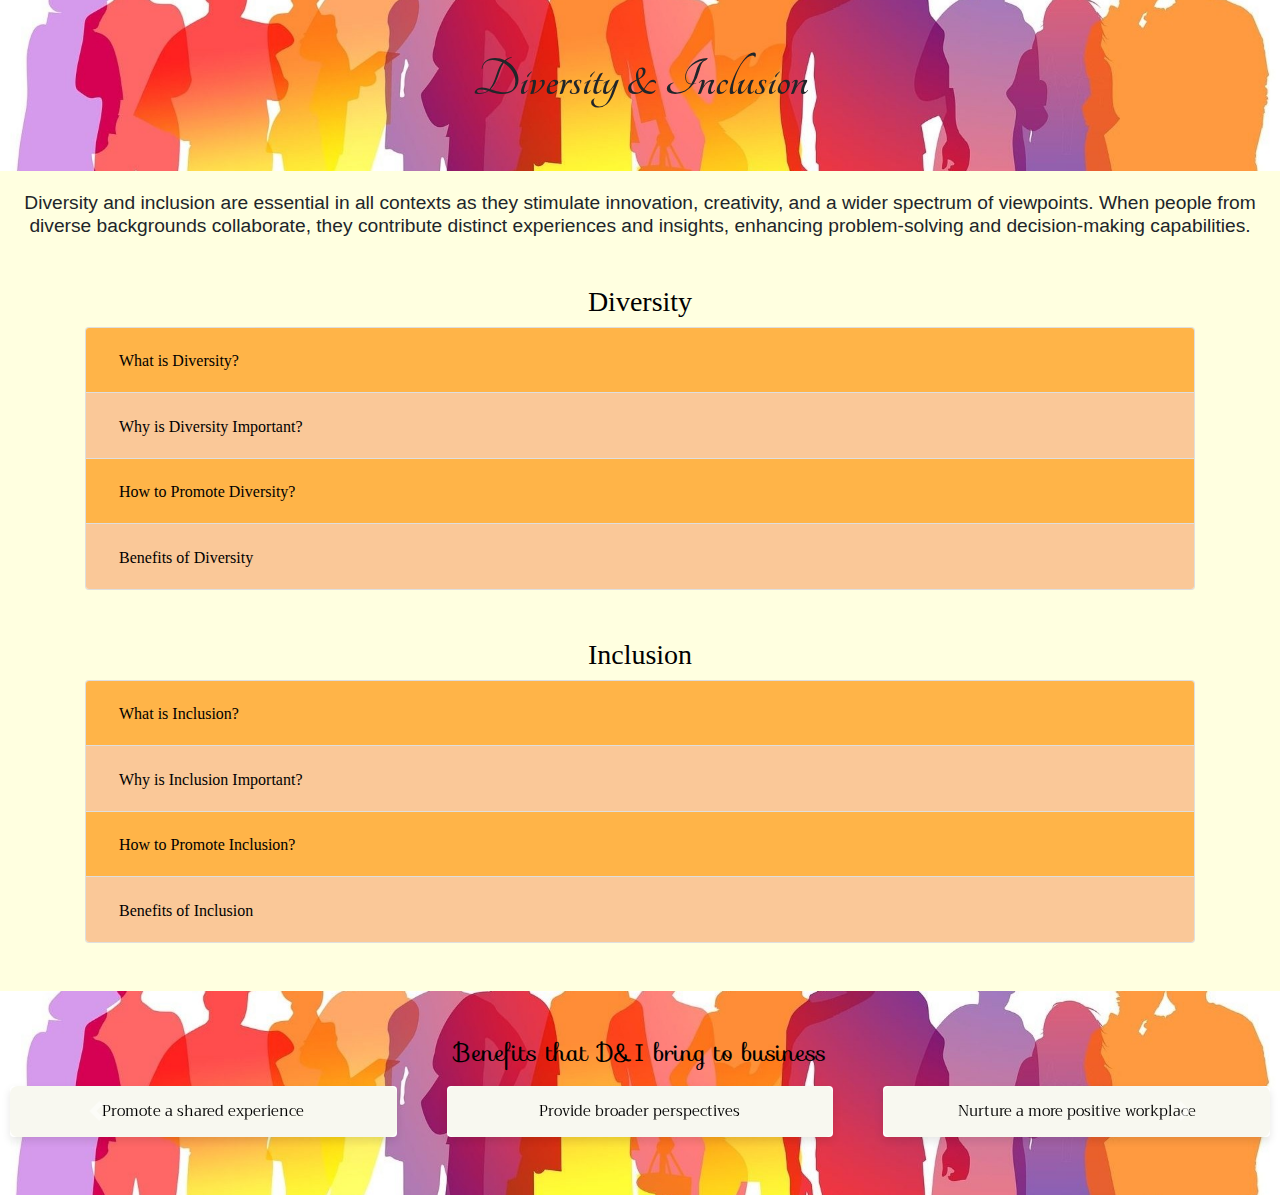
==== commit d06ffc07: "Add hover and fix diversity card collapse" ====
--- a/index.html
+++ b/index.html
@@ -67,7 +67,7 @@
                         </button>
                     </h2>
                 </div>
-                <div id="collapseOne" class="collapse show" aria-labelledby="headingOne" data-parent="#diversityAccordion">
+                <div id="collapseOne" class="collapse" aria-labelledby="headingOne" data-parent="#diversityAccordion">
                     <div class="card-body text-center">
                         <div class="video-container">
                             <div class="video-facade" onclick="loadVideo()">
--- a/assets/css/styles.css
+++ b/assets/css/styles.css
@@ -39,6 +39,10 @@
 .btn-link {
     color: black;
     font-family: Georgia, 'Times New Roman', Times, serif;
+}
+.btn-link:hover {
+    color: white; /* Change color on hover */
+    text-decoration: underline; /* Add underline on hover */
 }
 
 #headingOne,
@@ -88,7 +92,7 @@
 }
 .play-icon {
     font-size: 2rem;
-    color: var(--primary-color);
+    color: black;
     margin-left: 5px;
 }
 .video-title {
@@ -102,7 +106,7 @@
     transform: scale(1.1);
 }
 .video-facade:focus-visible {
-    outline: 3px solid var(--secondary-color);
+    outline: 5px solid grey;
     outline-offset: 2px;
 }
 
@@ -130,6 +134,13 @@
     border-radius: 8px; /* Add border radius */
     font-family: 'Trirong', serif; /* Change font to Trirong */
 }
+.footer-bg .card-body .card-text {
+    color: black; /* Change card button text color to black */
+}
+.footer-bg .card:hover {
+    transform: scale(1.05); /* Slightly enlarge card on hover */
+    transition: transform 0.3s ease; /* Smooth transition */
+}
 
 /* Media Queries */
 @media screen and (max-width: 576px) {
